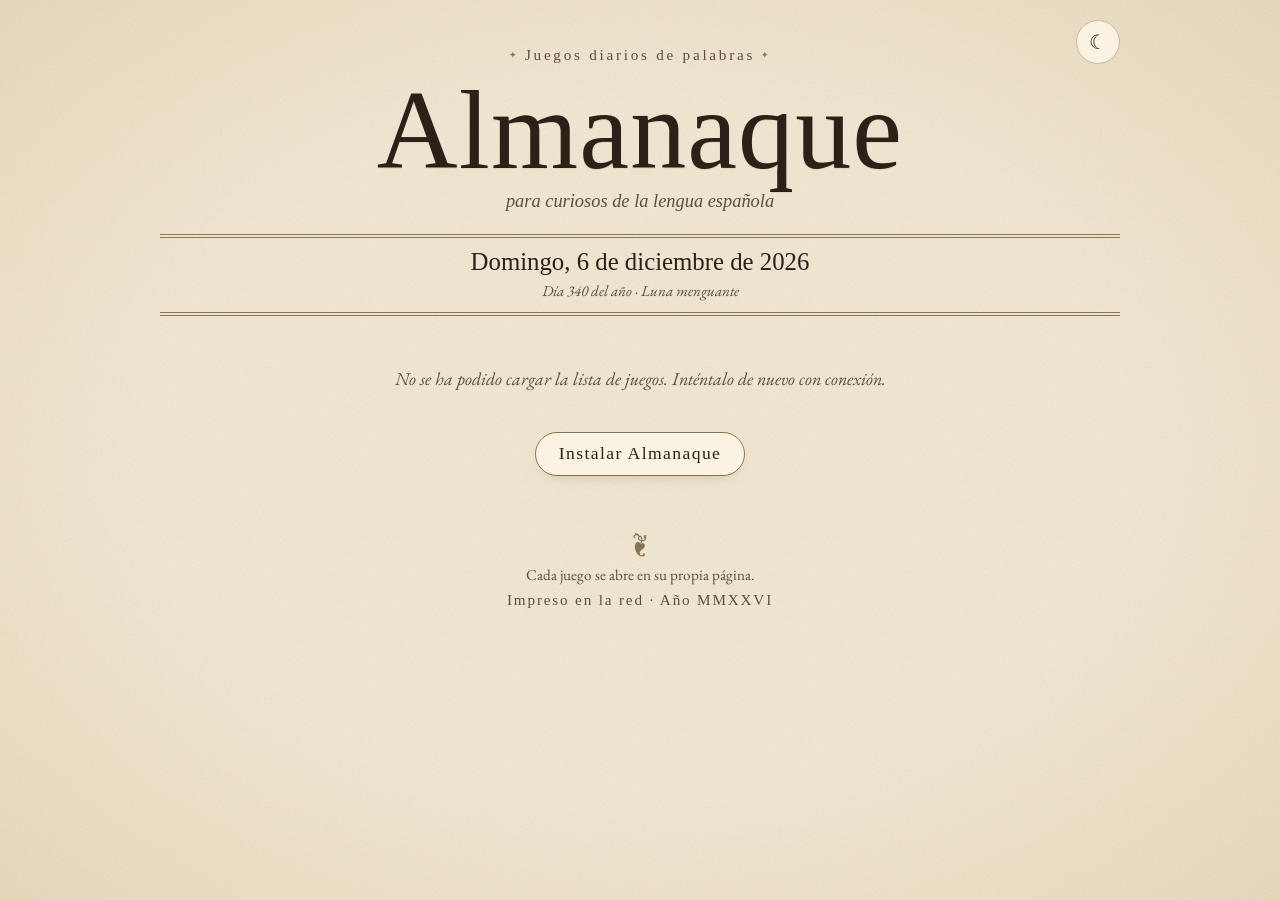
==== index.html @ 52a40d3c "Portada que acompaña el día: hojas pendientes arriba, «Hechos hoy» abajo en líneas compactas y línea" ====
<!doctype html>
<html lang="es">
<head>
  <meta charset="utf-8">
  <meta name="viewport" content="width=device-width, initial-scale=1, viewport-fit=cover">
  <title>Almanaque</title>
  <meta name="description" content="Juegos diarios de palabras para curiosos de la lengua española: etimologías, refranes, gentilicios, topónimos y más.">
  <link rel="canonical" href="https://joseleking.github.io/Almanaque/">

  <!-- Vista previa al compartir el enlace. -->
  <meta property="og:type" content="website">
  <meta property="og:site_name" content="Almanaque">
  <meta property="og:locale" content="es_ES">
  <meta property="og:title" content="Almanaque · Juegos diarios de palabras">
  <meta property="og:description" content="Juegos diarios de palabras para curiosos de la lengua española: etimologías, refranes, gentilicios, topónimos y más.">
  <meta property="og:url" content="https://joseleking.github.io/Almanaque/">
  <meta property="og:image" content="https://joseleking.github.io/Almanaque/icons/almanaque-compartir.png">
  <meta property="og:image:width" content="1200">
  <meta property="og:image:height" content="630">
  <meta property="og:image:alt" content="Logo y nombre de Almanaque sobre papel antiguo">
  <meta name="twitter:card" content="summary_large_image">
  <meta name="theme-color" content="#f3ead7" id="color-tema">
  <meta name="color-scheme" content="light dark">

  <link rel="manifest" href="manifest.json">
  <link rel="icon" href="icons/almanaque.svg" type="image/svg+xml">
  <link rel="icon" href="icons/icon-192.png" sizes="192x192" type="image/png">
  <link rel="apple-touch-icon" href="icons/apple-touch-icon.png">
  <meta name="apple-mobile-web-app-capable" content="yes">
  <meta name="mobile-web-app-capable" content="yes">
  <meta name="apple-mobile-web-app-title" content="Almanaque">
  <meta name="apple-mobile-web-app-status-bar-style" content="default">

  <link rel="preconnect" href="https://fonts.googleapis.com">
  <link rel="preconnect" href="https://fonts.gstatic.com" crossorigin>
  <link rel="stylesheet" href="https://fonts.googleapis.com/css2?family=EB+Garamond:ital,wght@0,400;0,500;0,600;1,400&family=IM+Fell+DW+Pica:ital@0;1&family=IM+Fell+DW+Pica+SC&display=swap">
  <link rel="stylesheet" href="styles.css">

  <script>
    // Aplica el tema guardado antes de pintar, para evitar el parpadeo.
    // Sin elección guardada, la app empieza en modo luminoso.
    var tema = 'light';
    try {
      var guardado = localStorage.getItem('almanaque:tema');
      if (guardado === 'dark') tema = guardado;
    } catch (e) {}
    document.documentElement.dataset.theme = tema;
    if (tema === 'dark') document.getElementById('color-tema').content = '#1c1813';
    // La portada fugaz solo sale al abrir la app, no al volver de un juego.
    try {
      if (sessionStorage.getItem('almanaque:portada')) document.documentElement.classList.add('sin-portada');
      sessionStorage.setItem('almanaque:portada', '1');
    } catch (e) {}
  </script>
</head>
<body>
  <div class="portada" id="portada" aria-hidden="true">
    <div class="portada__contenido">
      <div class="portada__marca">
        <img src="icons/almanaque-marca-sin-a.svg" alt="" width="155" height="169">
        <!-- La A va aparte para estamparla sobre la hoja como un tipo de imprenta. -->
        <svg class="portada__a" viewBox="26 22 155 169" aria-hidden="true">
          <path d="M94 95 L106 95 L130 160 L115 160 Z M94 95 L97.5 95 L74.5 160 L71 160 Z M81.5 135.5 L109.5 135.5 L110.5 138.5 L80.5 138.5 Z M62 160 L85 160 L85 164 L62 164 Z M103 160 L141 160 L141 164 L103 164 Z" fill="#2B2420"/>
        </svg>
      </div>
      <p class="portada__nombre">Almanaque</p>
    </div>
  </div>

  <div class="pagina">
    <header class="cabecera">
      <button class="racha" type="button" id="racha" hidden aria-expanded="false" aria-controls="racha-nota" aria-label="Racha: 0 días seguidos">
        <svg class="racha__icono" viewBox="0 0 24 24" aria-hidden="true"><path d="M12 22c-4.4 0-7-3-7-6.6 0-3.8 2.9-5.8 4.4-8.8.6 2 1.5 3 2.6 3.4-.4-3.4 1-6.2 3-8 .4 3.6 4 6.6 4 12.6 0 4.4-2.6 7.4-7 7.4zm0-2c1.8 0 3-1.3 3-3 0-1.8-.4-3.4-1.6-4.6.2.8.2 1.6-.2 2.4-.8-.2-1.6-.8-2-2.2C10.4 14.2 9 15.2 9 17c0 1.7 1.2 3 3 3z"/></svg>
        <span class="racha__cifra" id="racha-cifra">0</span>
      </button>

      <div class="racha__nota" id="racha-nota" hidden>
        <p class="racha__nota-titulo" id="racha-titulo">Racha</p>
        <p>Cuenta los días seguidos en que has jugado. Para mantenerla basta con terminar una partida de cualquiera de los juegos del Almanaque cada día; si pasa un día sin jugar, vuelve a empezar.</p>
        <p class="racha__nota-hoy" id="racha-hoy"></p>
      </div>

      <button class="tema" type="button" id="boton-tema" aria-label="Cambiar entre modo claro y oscuro">
        <span aria-hidden="true" class="tema__icono"></span>
      </button>

      <p class="cabecera__antetitulo">Juegos diarios de palabras</p>
      <h1 class="cabecera__titulo">Almanaque</h1>
      <p class="cabecera__lema">para curiosos de la lengua española</p>

      <div class="cabecera__fecha">
        <p class="fecha" id="fecha">&nbsp;</p>
        <p class="efemerides" id="efemerides">&nbsp;</p>
        <!-- Una marca por juego: rellena si está hecho hoy (ver app.js). -->
        <div class="progreso" id="progreso" role="group" aria-label="Progreso de hoy" hidden>
          <span class="progreso__marcas" id="progreso-marcas"></span>
          <span class="progreso__cuenta" id="progreso-cuenta"></span>
        </div>
        <!-- Solo con todas las hojas de hoy hechas (ver app.js). -->
        <div class="completo" id="completo" hidden>
          <p class="sello" id="sello" role="img" aria-label="Almanaque completo: todas las hojas de hoy hechas">
            <span class="sello__titulo" aria-hidden="true">Almanaque completo</span>
            <span class="sello__fecha" id="sello-fecha" aria-hidden="true"></span>
          </p>
          <p class="completo__cuenta" id="cuenta-atras"></p>
        </div>
      </div>
    </header>

    <main>
      <h2 class="visualmente-oculto">Juegos</h2>
      <ol class="hojas" id="hojas" aria-live="polite"></ol>
      <!-- Los juegos hechos hoy bajan aquí, en pequeño (ver app.js). -->
      <section class="hechos" id="hechos" hidden>
        <h2 class="hechos__titulo" id="hechos-titulo">Hechos hoy</h2>
        <ol class="hechos__lista" id="hechos-lista" aria-labelledby="hechos-titulo"></ol>
      </section>
      <p class="aviso" id="aviso" hidden></p>

      <!-- Solo se muestra si la app no está ya instalada (ver app.js). -->
      <div class="instalar" id="instalar" hidden>
        <button class="instalar__boton" type="button" id="boton-instalar" aria-expanded="false" aria-controls="instalar-nota">Instalar Almanaque</button>
        <div class="instalar__nota" id="instalar-nota" hidden>
          <p class="instalar__nota-titulo">Cómo instalarlo</p>
          <p id="instalar-pasos"></p>
          <p class="instalar__nota-aviso" id="instalar-ios" hidden>Ojo: en el iPhone y el iPad, la app instalada empieza de cero. Tu racha y tus partidas siguen en este navegador, pero no pasan a la app.</p>
        </div>
      </div>
    </main>

    <footer class="pie">
      <p class="pie__floron" aria-hidden="true">❦</p>
      <p>Cada juego se abre en su propia página.</p>
      <p class="pie__imprenta">Impreso en la red · Año <span id="anio-romano">MMXXVI</span></p>
    </footer>
  </div>

  <script src="app.js" defer></script>
</body>
</html>
---- styles.css ----
/* ==========================================================================
   Almanaque — estilos
   Los colores están definidos como variables; el modo oscuro solo las redefine.
   Cada hoja recibe su color de acento desde games.json (variable --acento).
   ========================================================================== */

:root {
  --papel: #f3ead7;
  --papel-borde: #e2d3b2;
  --hoja: #faf3e3;
  --tinta: #2b2118;
  --tinta-suave: #5e4e3c;
  --regla: #8b7355;
  --regla-suave: #cdb994;
  --sombra: rgba(70, 45, 15, 0.35);
  --grano-opacidad: 0.55;
  --aclarar-acento: 0%;
  --rubrica: #a8401f;
  /* Rojo de tinta del logo, para el sello de «Almanaque completo». */
  --sello: #a33a2a;

  --fuente-titulo: "IM Fell DW Pica", "IM Fell English", Georgia, "Times New Roman", serif;
  --fuente-versalitas: "IM Fell DW Pica SC", "IM Fell DW Pica", Georgia, serif;
  --fuente-texto: "EB Garamond", Garamond, Georgia, "Times New Roman", serif;

  color-scheme: light;
}

@media (prefers-color-scheme: dark) {
  :root:not([data-theme="light"]) {
    --papel: #1c1813;
    --papel-borde: #0f0d0a;
    --hoja: #27211a;
    --tinta: #eadfc8;
    --tinta-suave: #b5a68c;
    --regla: #8a7759;
    --regla-suave: #4a3f31;
    --sombra: rgba(0, 0, 0, 0.6);
    --grano-opacidad: 0.25;
    --aclarar-acento: 45%;
    --rubrica: #e2875c;
    --sello: #e58a76;
    color-scheme: dark;
  }
}

:root[data-theme="dark"] {
  --papel: #1c1813;
  --papel-borde: #0f0d0a;
  --hoja: #27211a;
  --tinta: #eadfc8;
  --tinta-suave: #b5a68c;
  --regla: #8a7759;
  --regla-suave: #4a3f31;
  --sombra: rgba(0, 0, 0, 0.6);
  --grano-opacidad: 0.25;
  --aclarar-acento: 45%;
  --rubrica: #e2875c;
  --sello: #e58a76;
  color-scheme: dark;
}

/* --- Base ---------------------------------------------------------------- */

*,
*::before,
*::after {
  box-sizing: border-box;
}

html {
  -webkit-text-size-adjust: 100%;
  text-size-adjust: 100%;
}

body {
  margin: 0;
  min-height: 100vh;
  min-height: 100dvh;
  background-color: var(--papel);
  /* Viñeta de papel envejecido: bordes algo más oscuros. */
  background-image: radial-gradient(ellipse at center, transparent 55%, var(--papel-borde) 130%);
  background-attachment: fixed;
  color: var(--tinta);
  font-family: var(--fuente-texto);
  font-size: 1.125rem;
  line-height: 1.45;
  -webkit-tap-highlight-color: transparent;
}

/* Grano del papel, encima del fondo y sin capturar toques. */
body::before {
  content: "";
  position: fixed;
  inset: 0;
  pointer-events: none;
  z-index: 0;
  opacity: var(--grano-opacidad);
  background-image: url("data:image/svg+xml,%3Csvg xmlns='http://www.w3.org/2000/svg' width='220' height='220'%3E%3Cfilter id='g'%3E%3CfeTurbulence type='fractalNoise' baseFrequency='.85' numOctaves='3' stitchTiles='stitch'/%3E%3CfeColorMatrix values='0 0 0 0 .35 0 0 0 0 .24 0 0 0 0 .1 0 0 0 .22 0'/%3E%3C/filter%3E%3Crect width='100%25' height='100%25' filter='url(%23g)'/%3E%3C/svg%3E");
}

.pagina {
  position: relative;
  z-index: 1;
  max-width: 62rem;
  margin: 0 auto;
  padding:
    max(1.25rem, env(safe-area-inset-top))
    max(1rem, env(safe-area-inset-right))
    max(2rem, env(safe-area-inset-bottom))
    max(1rem, env(safe-area-inset-left));
}

.visualmente-oculto {
  position: absolute;
  width: 1px;
  height: 1px;
  overflow: hidden;
  clip: rect(0 0 0 0);
  white-space: nowrap;
}

/* --- Portada fugaz al abrir ---------------------------------------------- */

.portada {
  position: fixed;
  inset: 0;
  z-index: 100;
  display: grid;
  place-items: center;
  background-color: var(--papel);
  background-image: radial-gradient(ellipse at center, transparent 55%, var(--papel-borde) 130%);
  animation: portada-salida 0.5s ease-in 1.3s forwards;
}

.sin-portada .portada {
  display: none;
}

.portada__contenido {
  display: flex;
  flex-direction: column;
  align-items: center;
  gap: 1rem;
  animation: portada-entrada 0.6s ease-out both;
}

.portada__marca {
  position: relative;
  width: min(40vw, 9.5rem);
  filter: drop-shadow(0 8px 14px var(--sombra));
  animation: portada-temblor 0.25s ease-out 0.78s;
}

.portada__marca img {
  display: block;
  width: 100%;
  height: auto;
}

/* La A cae sobre la hoja, se aplasta con el golpe y se asienta. */
.portada__a {
  position: absolute;
  inset: 0;
  width: 100%;
  height: 100%;
}

.portada__a path {
  transform-box: fill-box;
  transform-origin: 50% 70%;
  animation: portada-golpe 0.55s cubic-bezier(0.5, 0, 0.75, 0) 0.45s both;
}

.portada__nombre {
  margin: 0;
  font-family: var(--fuente-titulo);
  font-weight: 400;
  font-size: clamp(2.6rem, 13vw, 3.5rem);
  line-height: 1;
  letter-spacing: 0.01em;
  color: var(--tinta);
}

@keyframes portada-entrada {
  from {
    opacity: 0;
    transform: translateY(6px) scale(0.96);
  }
}

@keyframes portada-golpe {
  0% {
    opacity: 0;
    transform: scale(1.45);
  }
  20% {
    opacity: 0.6;
  }
  60% {
    opacity: 1;
    transform: none;
    animation-timing-function: ease-out;
  }
  72% {
    transform: scale(1.08, 0.9);
  }
  86% {
    transform: scale(0.98, 1.02);
  }
  100% {
    opacity: 1;
    transform: none;
  }
}

@keyframes portada-temblor {
  40% {
    transform: translateY(2px);
  }
}

@keyframes portada-salida {
  to {
    opacity: 0;
    visibility: hidden;
  }
}

/* --- Cabecera ------------------------------------------------------------ */

.cabecera {
  position: relative;
  text-align: center;
  padding: 1.5rem 0 0;
  margin-bottom: 2rem;
}

.cabecera p {
  margin: 0;
}

.cabecera__antetitulo {
  font-family: var(--fuente-versalitas);
  font-size: 0.95rem;
  letter-spacing: 0.18em;
  color: var(--tinta-suave);
}

.cabecera__antetitulo::before,
.cabecera__antetitulo::after {
  content: "✦";
  font-size: 0.6em;
  vertical-align: 0.25em;
  margin: 0 0.6em;
  color: var(--regla);
}

.cabecera__titulo {
  margin: 0.1em 0 0;
  font-family: var(--fuente-titulo);
  font-weight: 400;
  font-size: clamp(3.4rem, 17vw, 7rem);
  line-height: 0.95;
  letter-spacing: 0.01em;
  text-shadow: 0 1px 0 var(--papel-borde);
}

.cabecera__lema {
  font-family: var(--fuente-titulo);
  font-style: italic;
  font-size: 1.15rem;
  color: var(--tinta-suave);
  margin-top: 0.25rem !important;
}

.cabecera__fecha {
  margin-top: 1.25rem;
  padding: 0.55rem 0.5rem 0.6rem;
  border-top: 4px double var(--regla);
  border-bottom: 4px double var(--regla);
}

.fecha {
  font-family: var(--fuente-titulo);
  font-size: clamp(1.2rem, 5vw, 1.55rem);
  line-height: 1.2;
}

.efemerides {
  margin-top: 0.2rem !important;
  font-size: 0.95rem;
  font-style: italic;
  color: var(--tinta-suave);
}

/* Línea de progreso: una hojita de taco por juego, rellena si está hecho hoy. */
.progreso {
  display: flex;
  align-items: center;
  justify-content: center;
  gap: 0.55rem;
  margin-top: 0.3rem;
}

.progreso[hidden] {
  display: none;
}

.progreso__marcas {
  display: flex;
  min-width: 0;
}

/* El botón es más ancho que la marca para tocarlo mejor; en pantallas estrechas
   encoge el hueco y la marca se queda en sus 14 × 18 px. */
.progreso__marca {
  flex: 0 1 auto;
  width: 1.375rem;
  min-width: 14px;
  height: 1.875rem;
  margin: 0;
  padding: 0;
  display: grid;
  place-items: center;
  border: 0;
  background: none;
  cursor: pointer;
}

.progreso__marca::before {
  content: "";
  width: 14px;
  height: 18px;
  border: 1.5px solid var(--acento-texto);
  /* Filete de arriba más grueso, como el de las hojas. */
  border-top-width: 3.5px;
  border-radius: 2px;
  transition: transform 0.15s ease;
}

.progreso__marca--hecha::before {
  background: var(--acento-texto);
}

.progreso__marca:hover::before {
  transform: translateY(-2px);
}

.progreso__marca:focus-visible {
  outline: 2px solid var(--tinta);
  outline-offset: -1px;
  border-radius: 3px;
}

.progreso__cuenta {
  flex: none;
  white-space: nowrap;
  font-size: 0.95rem;
  font-style: italic;
  color: var(--tinta-suave);
  font-variant-numeric: lining-nums;
}

/* Almanaque completo: sello de caucho bajo la fecha y cuenta atrás. */
.completo {
  display: flex;
  flex-direction: column;
  align-items: center;
  margin-top: 0.85rem;
}

.completo[hidden] {
  display: none;
}

/* Como el sello «Hecho» de las hojas, pero más grande y con doble filete. */
.cabecera .sello {
  display: inline-flex;
  flex-direction: column;
  align-items: center;
  gap: 0.15rem;
  margin: 0.35rem 0 0.2rem;
  padding: 0.45rem 1.1rem 0.5rem;
  border: 5px double var(--sello);
  border-radius: 3px;
  color: var(--sello);
  transform: rotate(-4deg);
  opacity: 0.92;
  pointer-events: none;
}

.sello__titulo {
  font-family: var(--fuente-versalitas);
  font-size: clamp(1.15rem, 5vw, 1.4rem);
  letter-spacing: 0.14em;
  line-height: 1.1;
}

.sello__fecha {
  font-family: var(--fuente-titulo);
  font-size: 0.85rem;
  letter-spacing: 0.12em;
  line-height: 1;
  font-variant-numeric: lining-nums;
}

/* El mismo gesto que la A de la portada: cae grande, se aplasta con el golpe y se asienta. */
.sello--estampar {
  animation: sello-golpe 0.6s cubic-bezier(0.5, 0, 0.75, 0) both;
}

.completo__cuenta {
  margin-top: 0.5rem !important;
  font-size: 0.95rem;
  font-style: italic;
  color: var(--tinta-suave);
  font-variant-numeric: lining-nums;
}

@keyframes sello-golpe {
  0% {
    opacity: 0;
    transform: rotate(-4deg) scale(1.6);
  }
  20% {
    opacity: 0.55;
  }
  60% {
    opacity: 0.92;
    transform: rotate(-4deg);
    animation-timing-function: ease-out;
  }
  72% {
    transform: rotate(-4deg) scale(1.07, 0.9);
  }
  86% {
    transform: rotate(-4deg) scale(0.98, 1.02);
  }
  100% {
    opacity: 0.92;
    transform: rotate(-4deg);
  }
}

/* Botón de tema: un pequeño sol o luna de grabado. */
.tema {
  position: absolute;
  top: 0;
  right: 0;
  width: 2.75rem;
  height: 2.75rem;
  display: grid;
  place-items: center;
  border: 1px solid var(--regla-suave);
  border-radius: 50%;
  background: var(--hoja);
  color: var(--tinta);
  font: inherit;
  font-size: 1.25rem;
  line-height: 1;
  cursor: pointer;
}

.tema__icono::before {
  content: "☾";
}

@media (prefers-color-scheme: dark) {
  :root:not([data-theme="light"]) .tema__icono::before {
    content: "☀";
  }
}

:root[data-theme="dark"] .tema__icono::before {
  content: "☀";
}

.tema:focus-visible {
  outline: 2px solid var(--tinta);
  outline-offset: 3px;
}

/* Racha común: días seguidos con alguna partida, a la izquierda del botón de tema.
   La llama se enciende cuando ya se ha jugado hoy. */
.racha {
  position: absolute;
  top: 0;
  right: 3.25rem;
  height: 2.75rem;
  margin: 0;
  padding: 0 0.85rem 0 0.7rem;
  display: flex;
  align-items: center;
  gap: 0.3rem;
  border: 1px solid var(--regla-suave);
  border-radius: 1.375rem;
  background: var(--hoja);
  color: var(--tinta-suave);
  font-family: var(--fuente-titulo);
  font-size: 1.2rem;
  line-height: 1;
  cursor: pointer;
}

.racha[hidden] {
  display: none;
}

.racha:focus-visible {
  outline: 2px solid var(--tinta);
  outline-offset: 3px;
}

/* Nota que se abre al tocar la racha, como un papelito bajo los botones. */
.racha__nota {
  position: absolute;
  top: 3.4rem;
  right: 0;
  z-index: 2;
  width: min(19rem, 100%);
  padding: 0.85rem 1rem 0.9rem;
  border: 1px solid var(--regla);
  background: var(--hoja);
  box-shadow:
    inset 0 0 0 4px var(--hoja),
    inset 0 0 0 5px var(--regla-suave),
    0 12px 22px -12px var(--sombra);
  text-align: left;
  font-size: 1rem;
  line-height: 1.4;
}

.racha__nota[hidden] {
  display: none;
}

.cabecera .racha__nota p + p {
  margin-top: 0.5rem;
}

.racha__nota-titulo {
  font-family: var(--fuente-titulo);
  font-size: 1.2rem;
}

.racha__nota-hoy {
  font-style: italic;
  color: var(--tinta-suave);
}

.racha__icono {
  width: 1.35rem;
  height: 1.35rem;
  fill: none;
  stroke: currentColor;
  stroke-width: 1.3;
  stroke-linejoin: round;
}

.racha__cifra {
  font-variant-numeric: lining-nums tabular-nums;
}

/* En pantallas estrechas los dos botones pisarían el antetítulo: este baja. */
@media (max-width: 34rem) {
  .cabecera {
    padding-top: 3.6rem;
  }
}

.racha--hoy {
  color: var(--tinta);
}

.racha--hoy .racha__icono {
  fill: var(--rubrica);
  fill-rule: evenodd;
  stroke: var(--rubrica);
}

/* --- Hojas (tarjetas de juego) ------------------------------------------- */

.hojas[hidden] {
  display: none;
}

.hojas {
  list-style: none;
  margin: 0;
  padding: 0;
  display: grid;
  gap: 1.25rem;
}

@media (min-width: 46rem) {
  .hojas {
    grid-template-columns: repeat(2, minmax(0, 1fr));
    gap: 1.75rem;
  }
}

/* Cada juego trae su color; en modo oscuro se aclara para leerse sobre el papel. */
.hoja,
.hecho,
.progreso__marca {
  --acento: var(--tinta);
  --acento-texto: var(--acento);
  --acento-texto: color-mix(in oklab, var(--acento) calc(100% - var(--aclarar-acento)), white);
}

.hoja {
  display: flex;
}

.hoja__cuerpo {
  position: relative;
  flex: 1;
  display: grid;
  grid-template-columns: auto 1fr auto;
  align-items: center;
  gap: 1rem;
  padding: 1.35rem 1.1rem 1.25rem;
  background: var(--hoja);
  color: inherit;
  text-decoration: none;
  border: 1px solid var(--regla);
  border-top: 5px solid var(--acento);
  /* Doble filete interior, como el marco de una página impresa. */
  box-shadow:
    inset 0 0 0 5px var(--hoja),
    inset 0 0 0 6px var(--regla-suave),
    0 1px 0 var(--papel-borde),
    0 10px 18px -12px var(--sombra);
  transition: transform 0.18s ease, box-shadow 0.18s ease;
}

a.hoja__cuerpo:hover {
  transform: translateY(-2px) rotate(-0.25deg);
  box-shadow:
    inset 0 0 0 5px var(--hoja),
    inset 0 0 0 6px var(--regla-suave),
    0 1px 0 var(--papel-borde),
    0 16px 24px -14px var(--sombra);
}

a.hoja__cuerpo:active {
  transform: translateY(0) scale(0.99);
}

a.hoja__cuerpo:focus-visible {
  outline: 3px solid var(--acento-texto);
  outline-offset: 3px;
}

.hoja__icono {
  width: 4.5rem;
  height: 4.5rem;
  border-radius: 0.9rem;
  box-shadow: 0 0 0 1px var(--regla-suave), 0 3px 8px -4px var(--sombra);
  background: #f4ead5;
}

.hoja__texto {
  min-width: 0;
  display: flex;
  flex-direction: column;
  gap: 0.1rem;
}

.hoja__numero {
  font-family: var(--fuente-versalitas);
  font-size: 0.85rem;
  letter-spacing: 0.12em;
  color: var(--tinta-suave);
}

.hoja__nombre {
  font-family: var(--fuente-titulo);
  font-size: 1.75rem;
  line-height: 1.05;
  color: var(--acento-texto);
}

.hoja__subtitulo {
  font-style: italic;
  font-size: 1.05rem;
  color: var(--tinta);
}

.hoja__descripcion {
  margin-top: 0.25rem;
  font-size: 0.98rem;
  line-height: 1.35;
  color: var(--tinta-suave);
}

/* Manecilla de imprenta que señala la entrada al juego. */
.hoja__mano {
  font-size: 1.6rem;
  color: var(--acento-texto);
  transition: transform 0.18s ease;
}

a.hoja__cuerpo:hover .hoja__mano {
  transform: translateX(3px);
}

/* Marcas en la esquina: «nuevo», «próximamente». */
.hoja__marcas {
  position: absolute;
  top: 0.65rem;
  right: 0.8rem;
  display: flex;
  gap: 0.4rem;
  pointer-events: none;
}

.hoja__marcas--izquierda {
  right: auto;
  left: 0.8rem;
}

.marca {
  font-family: var(--fuente-versalitas);
  font-size: 0.78rem;
  letter-spacing: 0.1em;
  line-height: 1;
  padding: 0.28rem 0.45rem 0.3rem;
  border-radius: 2px;
}

.marca--nuevo {
  background: var(--acento);
  color: #fff8ea;
}

.marca--proximamente {
  border: 1px dashed var(--tinta-suave);
  color: var(--tinta-suave);
}

.hoja--proximamente .hoja__cuerpo {
  border-style: dashed;
  border-top-style: solid;
  cursor: default;
}

.hoja--proximamente .hoja__icono {
  filter: grayscale(1);
  opacity: 0.65;
}

.hoja--proximamente .hoja__mano {
  visibility: hidden;
}

/* Deja hueco a las marcas para que no pisen el texto. */
.hoja--con-marcas .hoja__numero {
  padding-right: 5.5rem;
}

@media (max-width: 22rem) {
  .hoja__cuerpo {
    gap: 0.75rem;
    padding-inline: 0.9rem;
  }
  .hoja__icono {
    width: 3.5rem;
    height: 3.5rem;
  }
  .hoja__mano {
    display: none;
  }
  .hoja__cuerpo {
    grid-template-columns: auto 1fr;
  }
}

/* --- Hechos hoy: en pequeño, bajo las hojas pendientes -------------------- */

.hechos {
  margin-top: 2.5rem;
}

.hechos[hidden] {
  display: none;
}

/* Con el almanaque completo no quedan hojas: la lista sigue al sello, sin otro filete
   bajo el de la fecha. */
.hojas[hidden] + .hechos {
  margin-top: 0;
}

.hojas[hidden] + .hechos .hechos__titulo {
  padding-top: 0;
  border-top: 0;
}

.hechos__titulo {
  margin: 0 0 0.35rem;
  padding-top: 0.85rem;
  border-top: 1px solid var(--regla);
  text-align: center;
  font-family: var(--fuente-versalitas);
  font-weight: 400;
  font-size: 0.95rem;
  letter-spacing: 0.18em;
  color: var(--tinta-suave);
}

.hechos__titulo::before,
.hechos__titulo::after {
  content: "✦";
  font-size: 0.6em;
  vertical-align: 0.25em;
  margin: 0 0.6em;
  color: var(--regla);
}

.hechos__lista {
  list-style: none;
  margin: 0;
  padding: 0;
  display: grid;
}

@media (min-width: 46rem) {
  .hechos__lista {
    grid-template-columns: repeat(2, minmax(0, 1fr));
    column-gap: 1.75rem;
  }
}

/* Como una entrada de índice: filete de puntos debajo. */
.hecho__enlace {
  display: grid;
  grid-template-columns: auto minmax(0, 1fr) auto auto;
  align-items: center;
  gap: 0.7rem;
  min-height: 2.75rem;
  padding: 0.3rem 0.2rem;
  border-bottom: 1px dotted var(--regla-suave);
  color: inherit;
  text-decoration: none;
}

.hecho__enlace:focus-visible {
  outline: 2px solid var(--acento-texto);
  outline-offset: 2px;
}

.hecho__icono {
  width: 1.75rem;
  height: 1.75rem;
  border-radius: 0.4rem;
  box-shadow: 0 0 0 1px var(--regla-suave);
  background: #f4ead5;
}

.hecho__nombre {
  overflow: hidden;
  text-overflow: ellipsis;
  white-space: nowrap;
  font-family: var(--fuente-titulo);
  font-size: 1.2rem;
  line-height: 1.2;
  color: var(--acento-texto);
}

.hecho__resultado,
.hecho__sin-resultado {
  white-space: nowrap;
  font-family: var(--fuente-versalitas);
  font-size: 0.85rem;
  letter-spacing: 0.1em;
  line-height: 1.2;
}

.hecho__resultado {
  display: flex;
  align-items: center;
  gap: 0.55rem;
  color: var(--acento-texto);
}

.hecho__sin-resultado {
  color: var(--tinta-suave);
}

.hecho__puntos {
  display: inline-flex;
  gap: 0.3rem;
}

.punto {
  width: 0.62rem;
  height: 0.62rem;
  border: 1.5px solid var(--acento-texto);
  border-radius: 50%;
}

.punto--acierto {
  background: var(--acento-texto);
}

.hecho__resultado-racha::before {
  content: "·";
  margin-right: 0.55rem;
  color: var(--tinta-suave);
}

.hecho__mano {
  font-size: 1.15rem;
  color: var(--acento-texto);
  transition: transform 0.18s ease;
}

a.hecho__enlace:hover .hecho__mano {
  transform: translateX(3px);
}

/* El juego que se acaba de hacer entra en la lista con un fundido breve. */
.hecho--recien {
  animation: hecho-entrada 0.7s ease-out both;
}

@keyframes hecho-entrada {
  from {
    opacity: 0;
    transform: translateY(-4px);
  }
}

@media (max-width: 22rem) {
  .hecho__enlace {
    gap: 0.5rem;
  }
  .hecho__mano {
    display: none;
  }
  .hecho__enlace {
    grid-template-columns: auto minmax(0, 1fr) auto;
  }
}

/* Al tocar una marca de la línea de progreso, su hoja o su línea se resalta un instante. */
.resaltada > .hoja__cuerpo,
.resaltada > .hecho__enlace {
  outline: 3px solid var(--acento-texto);
  outline-offset: 4px;
  animation: resaltar 1.6s ease-in forwards;
}

@keyframes resaltar {
  0%,
  55% {
    outline-color: var(--acento-texto);
  }
  100% {
    outline-color: transparent;
  }
}

.aviso {
  text-align: center;
  font-style: italic;
  color: var(--tinta-suave);
}

/* --- Instalar ------------------------------------------------------------ */

.instalar {
  margin-top: 2.5rem;
  display: flex;
  flex-direction: column;
  align-items: center;
  gap: 1rem;
}

.instalar[hidden] {
  display: none;
}

.instalar__boton {
  min-height: 2.75rem;
  padding: 0.45rem 1.4rem;
  border: 1px solid var(--regla);
  border-radius: 1.375rem;
  background: var(--hoja);
  box-shadow: 0 8px 16px -12px var(--sombra);
  color: var(--tinta);
  font-family: var(--fuente-versalitas);
  font-size: 1.1rem;
  letter-spacing: 0.08em;
  cursor: pointer;
}

.instalar__boton:focus-visible {
  outline: 2px solid var(--tinta);
  outline-offset: 3px;
}

/* Pasos a mano, para los navegadores que no dejan instalar desde la página. */
.instalar__nota {
  width: min(24rem, 100%);
  padding: 0.85rem 1rem 0.9rem;
  border: 1px solid var(--regla);
  background: var(--hoja);
  box-shadow:
    inset 0 0 0 4px var(--hoja),
    inset 0 0 0 5px var(--regla-suave),
    0 12px 22px -12px var(--sombra);
  font-size: 1rem;
  line-height: 1.4;
}

.instalar__nota[hidden],
.instalar__nota-aviso[hidden] {
  display: none;
}

.instalar__nota p {
  margin: 0;
}

.instalar__nota p + p {
  margin-top: 0.5rem;
}

/* Aviso del almacenamiento aparte en iOS, bajo los pasos. */
.instalar__nota-aviso {
  font-size: 0.9rem;
  font-style: italic;
  color: var(--tinta-suave);
}

/* Dibujos de los botones del navegador, dentro del texto de los pasos. */
.instalar__icono {
  width: auto;
  height: 1.35em;
  margin: 0 0.1em;
  vertical-align: -0.3em;
  fill: currentColor;
}

.instalar__nota-titulo {
  font-family: var(--fuente-titulo);
  font-size: 1.2rem;
}

/* --- Pie ----------------------------------------------------------------- */

.pie {
  margin-top: 3rem;
  text-align: center;
  font-size: 0.95rem;
  color: var(--tinta-suave);
}

.pie p {
  margin: 0.2rem 0;
}

.pie__floron {
  font-size: 1.6rem;
  color: var(--regla);
}

.pie__imprenta {
  font-family: var(--fuente-versalitas);
  letter-spacing: 0.12em;
}

@media (prefers-reduced-motion: reduce) {
  *,
  *::before,
  *::after {
    transition: none !important;
  }

  .portada__contenido,
  .portada__marca,
  .portada__a path,
  .sello--estampar,
  .hecho--recien,
  .resaltada > .hoja__cuerpo,
  .resaltada > .hecho__enlace {
    animation: none;
  }
}
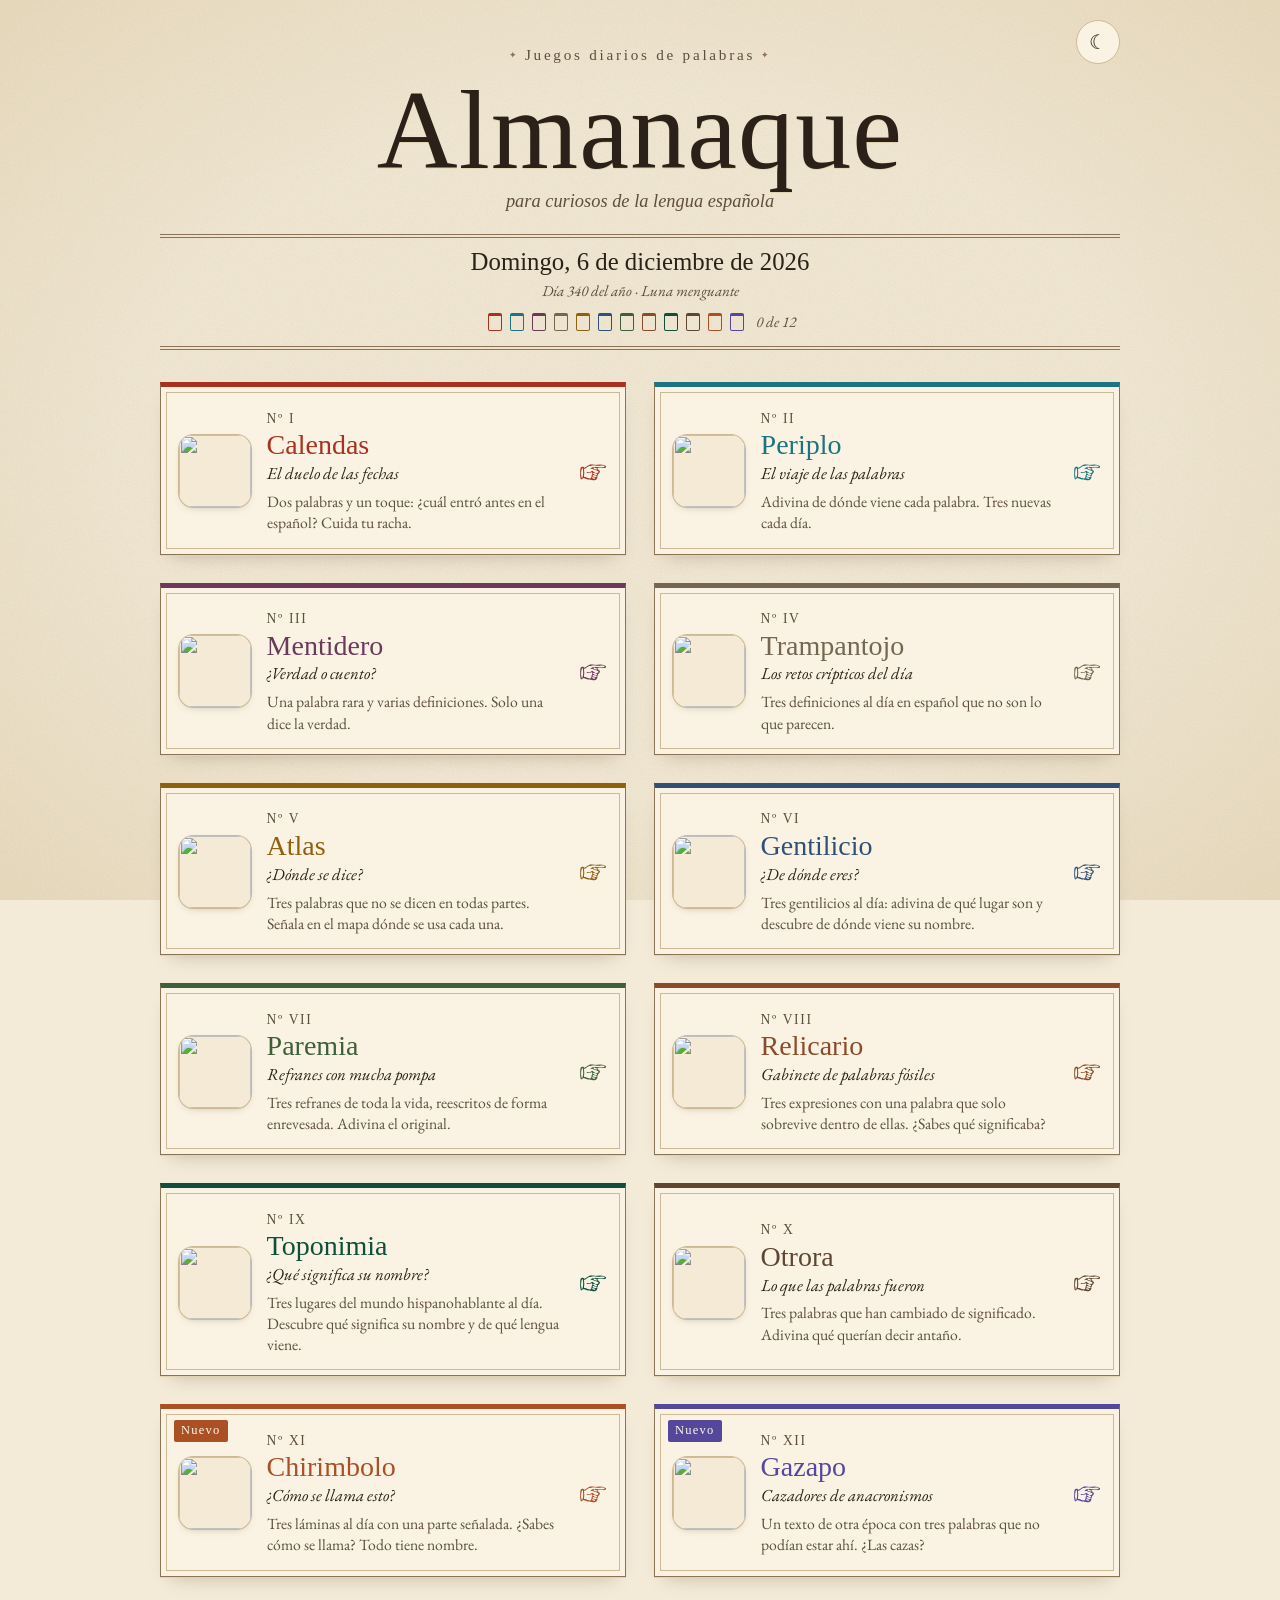
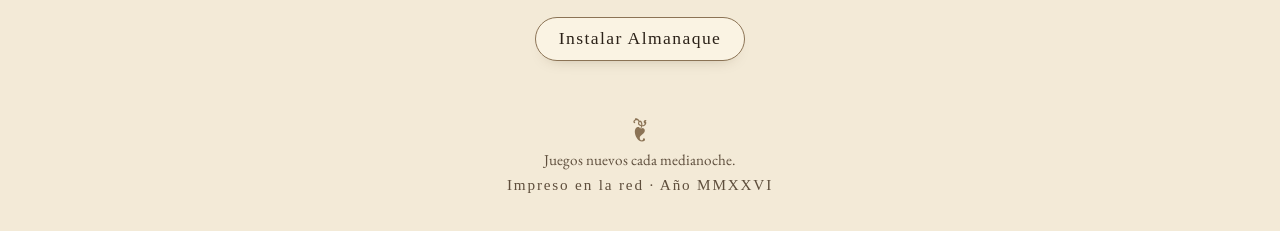
==== commit 137843a1: "Retoques de la portada: colores de acento distintos, marcas de progreso más fáciles de tocar, sin ra" ====
--- a/index.html
+++ b/index.html
@@ -130,7 +130,7 @@
 
     <footer class="pie">
       <p class="pie__floron" aria-hidden="true">❦</p>
-      <p>Cada juego se abre en su propia página.</p>
+      <p>Juegos nuevos cada medianoche.</p>
       <p class="pie__imprenta">Impreso en la red · Año <span id="anio-romano">MMXXVI</span></p>
     </footer>
   </div>
--- a/styles.css
+++ b/styles.css
@@ -315,6 +315,7 @@
 /* El botón es más ancho que la marca para tocarlo mejor; en pantallas estrechas
    encoge el hueco y la marca se queda en sus 14 × 18 px. */
 .progreso__marca {
+  position: relative;
   flex: 0 1 auto;
   width: 1.375rem;
   min-width: 14px;
@@ -339,6 +340,17 @@
   transition: transform 0.15s ease;
 }
 
+/* Zona táctil de 44 px de alto, sin mover nada: sobresale por arriba y por abajo.
+   A lo ancho, los botones van pegados y no dejan huecos muertos. */
+.progreso__marca::after {
+  content: "";
+  position: absolute;
+  top: calc((1.875rem - 44px) / 2);
+  bottom: calc((1.875rem - 44px) / 2);
+  left: 0;
+  right: 0;
+}
+
 .progreso__marca--hecha::before {
   background: var(--acento-texto);
 }
@@ -347,10 +359,14 @@
   transform: translateY(-2px);
 }
 
+/* El foco rodea el dibujo, no la zona táctil. */
 .progreso__marca:focus-visible {
+  outline: none;
+}
+
+.progreso__marca:focus-visible::before {
   outline: 2px solid var(--tinta);
-  outline-offset: -1px;
-  border-radius: 3px;
+  outline-offset: 2px;
 }
 
 .progreso__cuenta {
@@ -905,12 +921,6 @@
   background: var(--acento-texto);
 }
 
-.hecho__resultado-racha::before {
-  content: "·";
-  margin-right: 0.55rem;
-  color: var(--tinta-suave);
-}
-
 .hecho__mano {
   font-size: 1.15rem;
   color: var(--acento-texto);
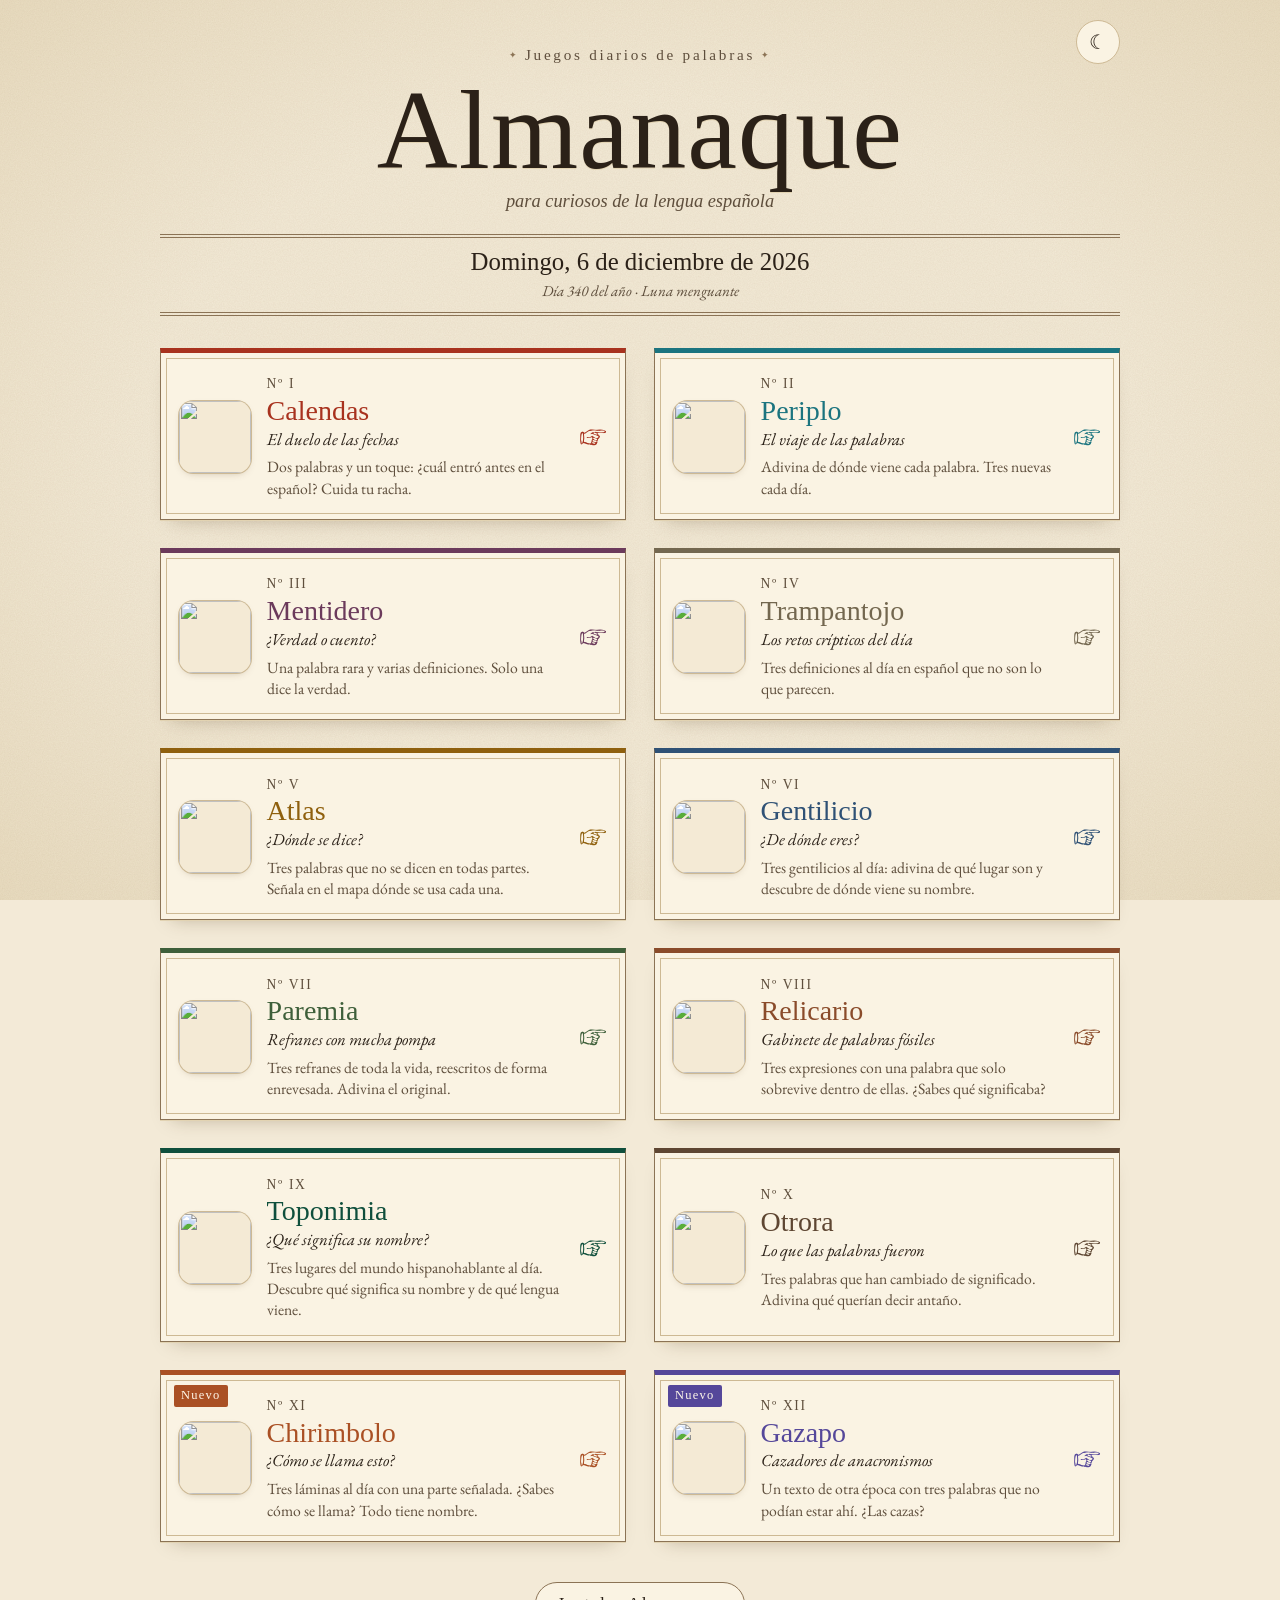
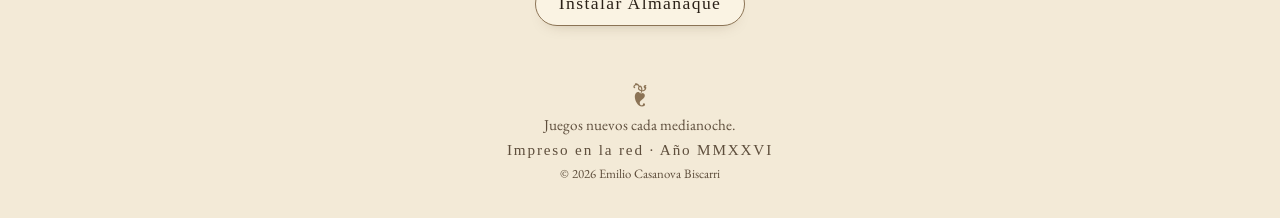
==== commit d80ceaa9: "Derechos de autor en el pie de la portada con el año de la visita Co-Authored-By: Claude Opus 5.5 <n" ====
--- a/index.html
+++ b/index.html
@@ -132,6 +132,7 @@
       <p class="pie__floron" aria-hidden="true">❦</p>
       <p>Juegos nuevos cada medianoche.</p>
       <p class="pie__imprenta">Impreso en la red · Año <span id="anio-romano">MMXXVI</span></p>
+      <p class="pie__derechos">© <span id="anio-derechos">2026</span> Emilio Casanova Biscarri</p>
     </footer>
   </div>
 
--- a/styles.css
+++ b/styles.css
@@ -885,27 +885,8 @@
   color: var(--acento-texto);
 }
 
-.hecho__resultado,
-.hecho__sin-resultado {
-  white-space: nowrap;
-  font-family: var(--fuente-versalitas);
-  font-size: 0.85rem;
-  letter-spacing: 0.1em;
-  line-height: 1.2;
-}
-
+/* Siempre tres casillas, rellenas según los aciertos. */
 .hecho__resultado {
-  display: flex;
-  align-items: center;
-  gap: 0.55rem;
-  color: var(--acento-texto);
-}
-
-.hecho__sin-resultado {
-  color: var(--tinta-suave);
-}
-
-.hecho__puntos {
   display: inline-flex;
   gap: 0.3rem;
 }
@@ -919,6 +900,12 @@
 
 .punto--acierto {
   background: var(--acento-texto);
+}
+
+/* Sin resultado: hecho, pero sin saber cómo fue. */
+.punto--sin-dato {
+  border-style: dotted;
+  border-color: var(--tinta-suave);
 }
 
 .hecho__mano {
@@ -1083,6 +1070,10 @@
   letter-spacing: 0.12em;
 }
 
+.pie__derechos {
+  font-size: 0.8rem;
+}
+
 @media (prefers-reduced-motion: reduce) {
   *,
   *::before,
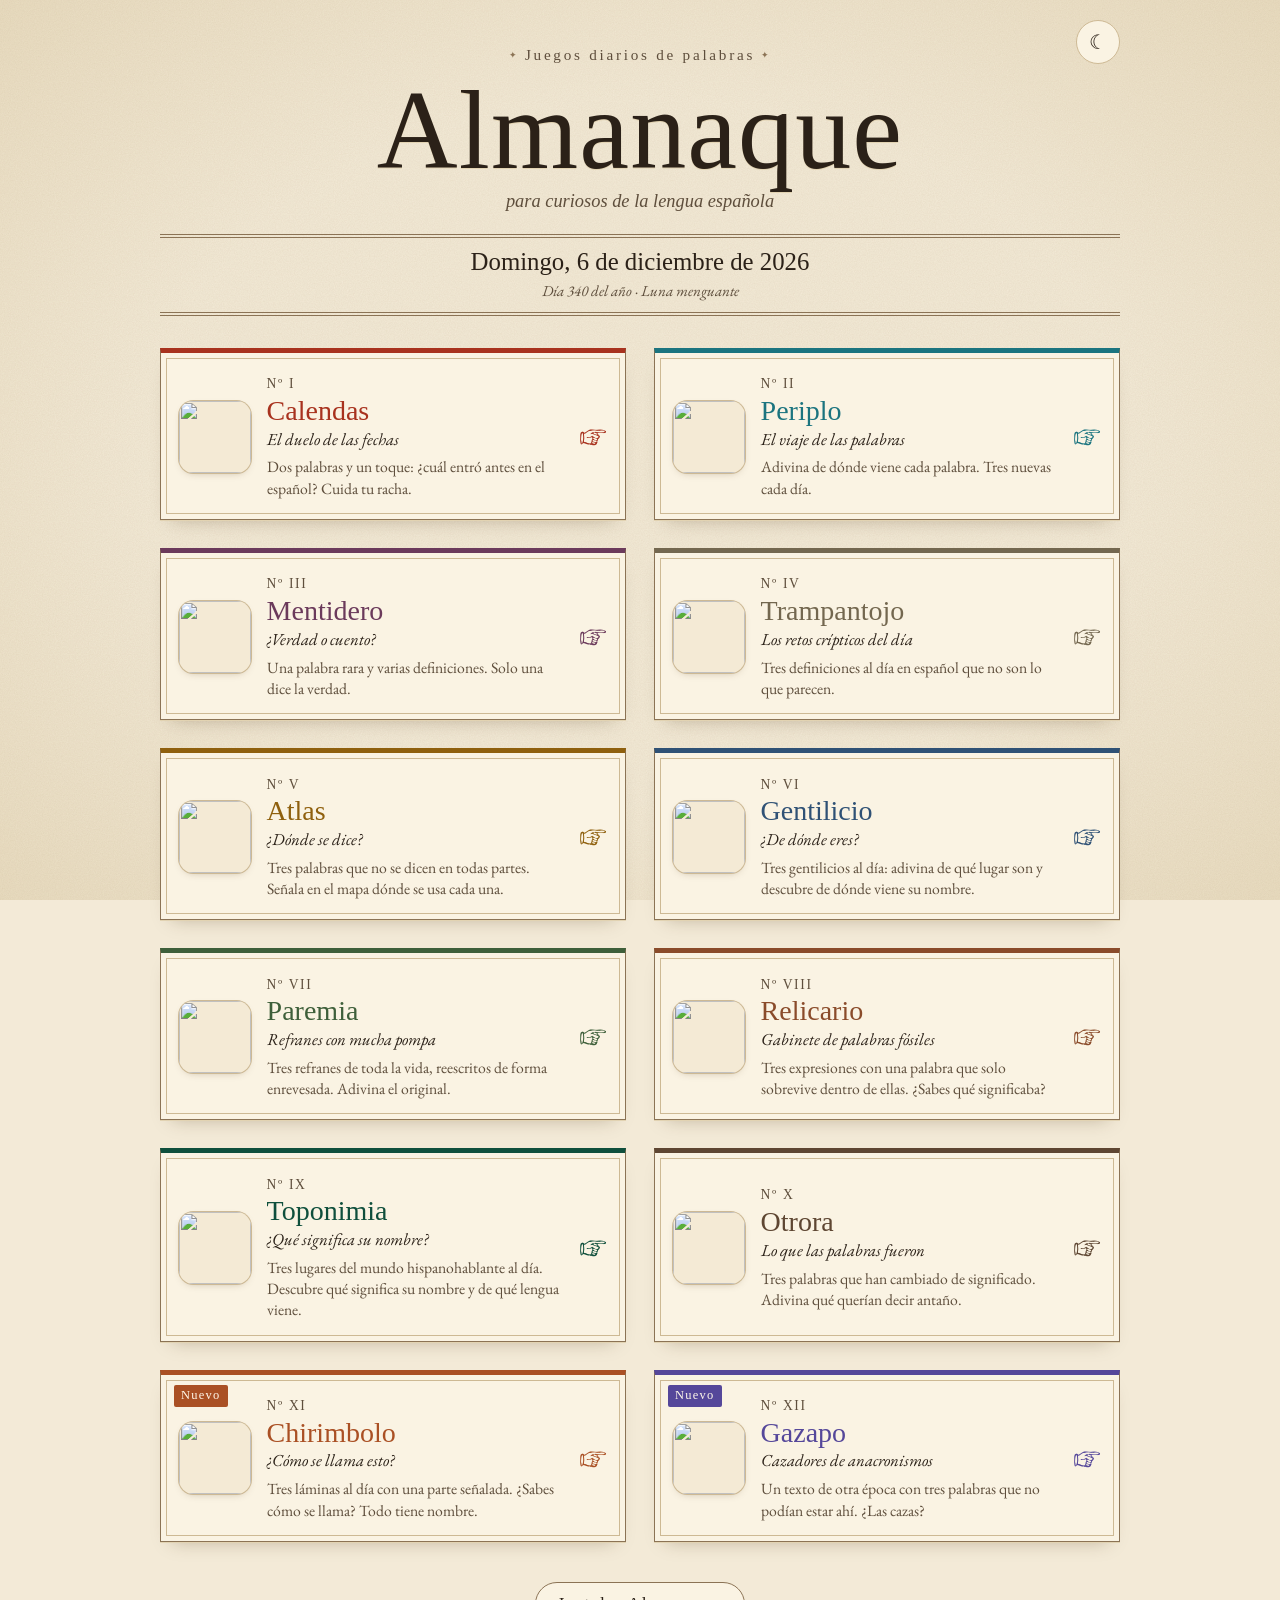
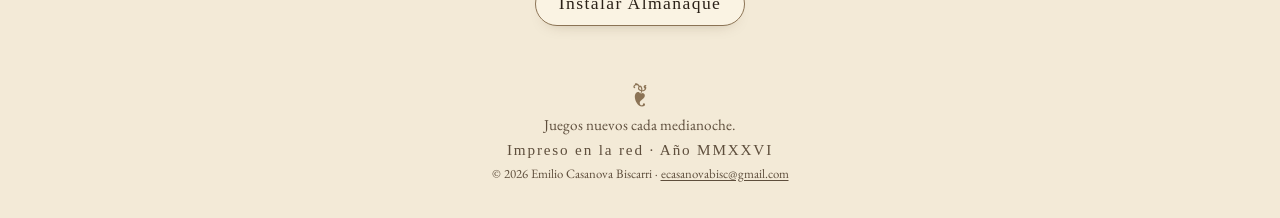
==== commit e55049db: "Correo de contacto junto a los derechos de autor, montado desde el código Co-Authored-By: Claude Opu" ====
--- a/index.html
+++ b/index.html
@@ -132,7 +132,7 @@
       <p class="pie__floron" aria-hidden="true">❦</p>
       <p>Juegos nuevos cada medianoche.</p>
       <p class="pie__imprenta">Impreso en la red · Año <span id="anio-romano">MMXXVI</span></p>
-      <p class="pie__derechos">© <span id="anio-derechos">2026</span> Emilio Casanova Biscarri</p>
+      <p class="pie__derechos">© <span id="anio-derechos">2026</span> Emilio Casanova Biscarri<span id="contacto"></span></p>
     </footer>
   </div>
 
--- a/styles.css
+++ b/styles.css
@@ -1074,6 +1074,16 @@
   font-size: 0.8rem;
 }
 
+.pie__derechos a {
+  color: inherit;
+  text-underline-offset: 0.15em;
+  white-space: nowrap;
+}
+
+.pie__derechos a:hover {
+  color: var(--tinta);
+}
+
 @media (prefers-reduced-motion: reduce) {
   *,
   *::before,
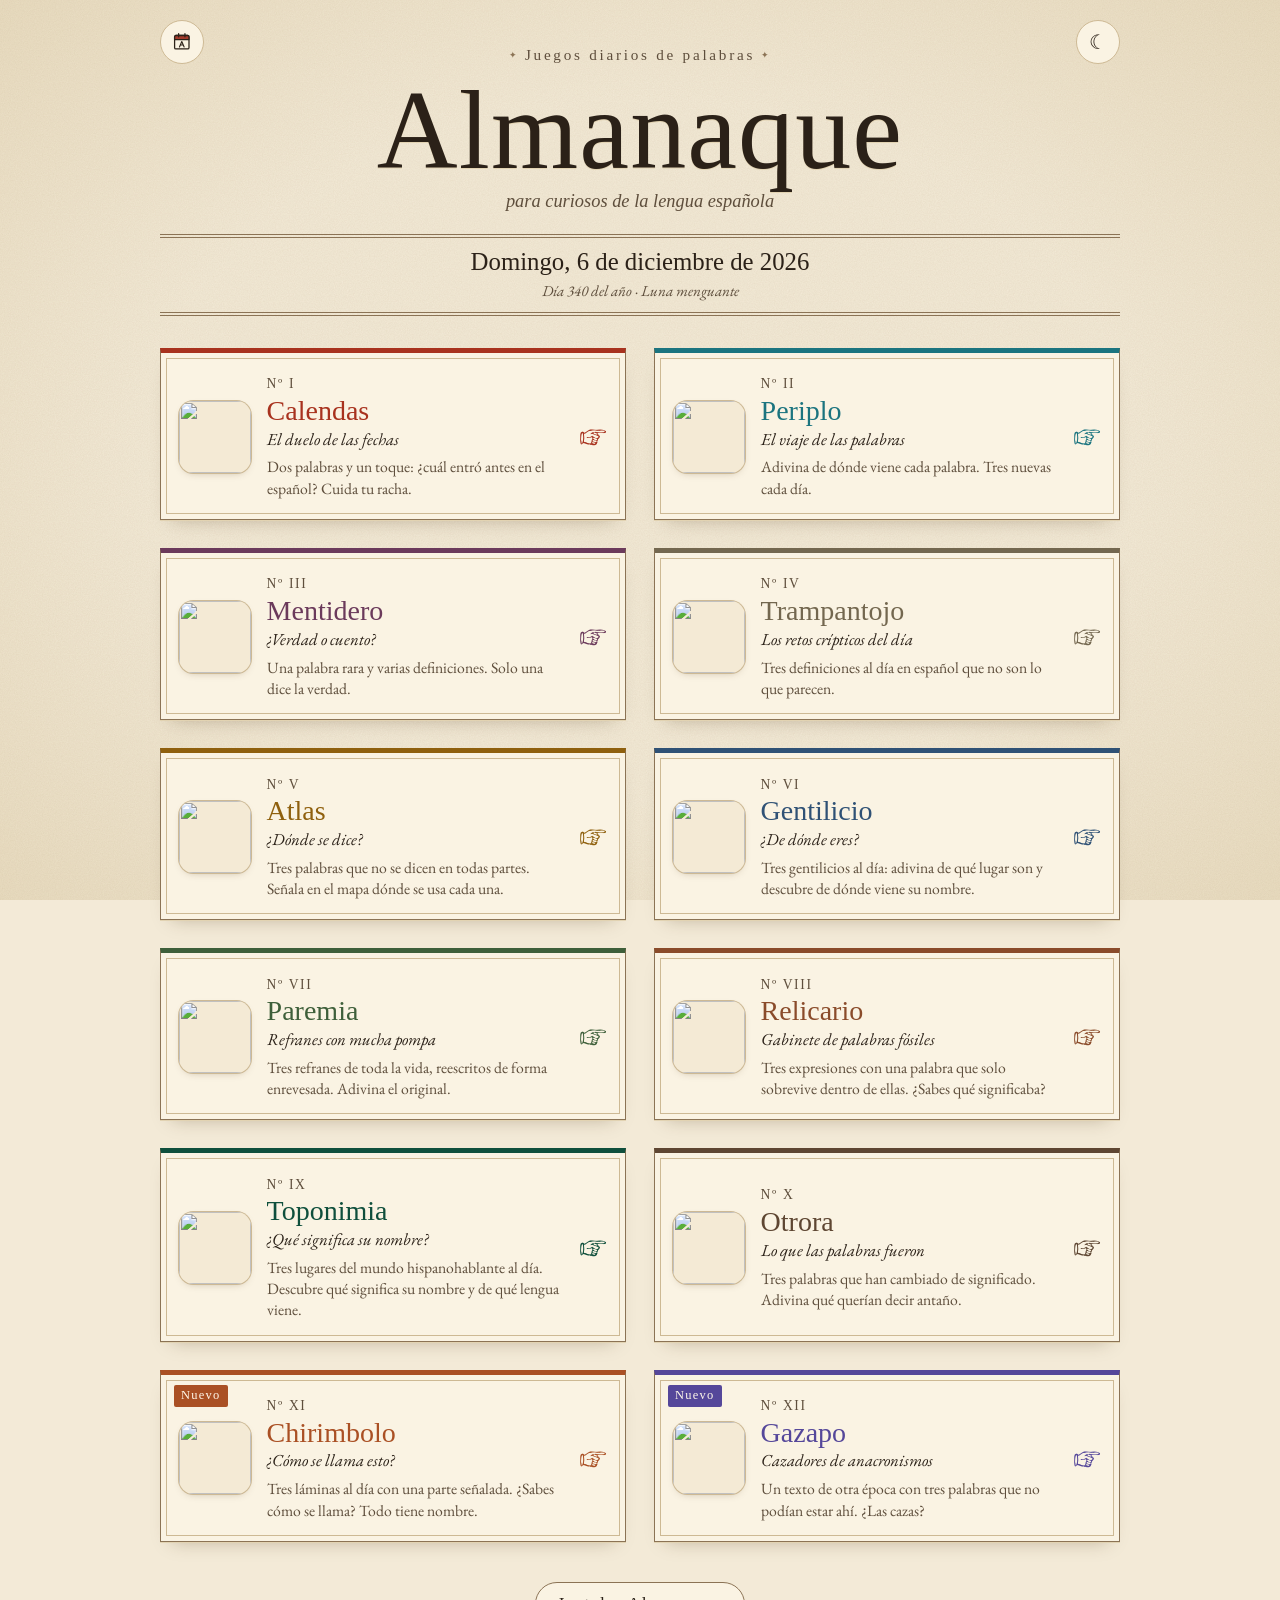
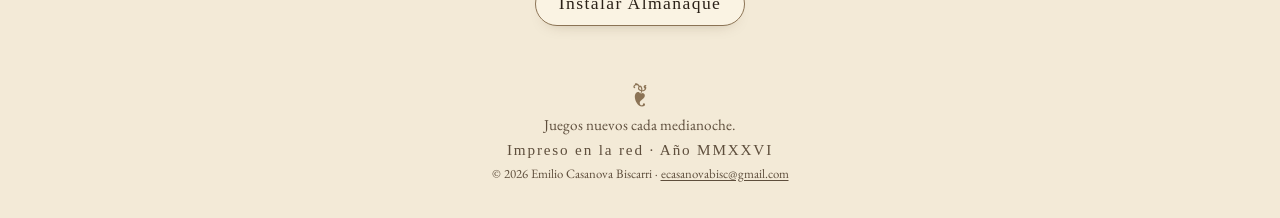
==== commit 0e191995: "Calendario de rachas: botón a la izquierda y historial diario El botón de la racha pasa arriba a la " ====
--- a/index.html
+++ b/index.html
@@ -5,7 +5,7 @@
   <meta name="viewport" content="width=device-width, initial-scale=1, viewport-fit=cover">
   <title>Almanaque</title>
   <meta name="description" content="Juegos diarios de palabras para curiosos de la lengua española: etimologías, refranes, gentilicios, topónimos y más.">
-  <link rel="canonical" href="https://joseleking.github.io/Almanaque/">
+  <link rel="canonical" href="https://emiliocasanovabiscarri.github.io/Almanaque/">
 
   <!-- Vista previa al compartir el enlace. -->
   <meta property="og:type" content="website">
@@ -13,8 +13,8 @@
   <meta property="og:locale" content="es_ES">
   <meta property="og:title" content="Almanaque · Juegos diarios de palabras">
   <meta property="og:description" content="Juegos diarios de palabras para curiosos de la lengua española: etimologías, refranes, gentilicios, topónimos y más.">
-  <meta property="og:url" content="https://joseleking.github.io/Almanaque/">
-  <meta property="og:image" content="https://joseleking.github.io/Almanaque/icons/almanaque-compartir.png">
+  <meta property="og:url" content="https://emiliocasanovabiscarri.github.io/Almanaque/">
+  <meta property="og:image" content="https://emiliocasanovabiscarri.github.io/Almanaque/icons/almanaque-compartir.png">
   <meta property="og:image:width" content="1200">
   <meta property="og:image:height" content="630">
   <meta property="og:image:alt" content="Logo y nombre de Almanaque sobre papel antiguo">
@@ -69,16 +69,14 @@
 
   <div class="pagina">
     <header class="cabecera">
-      <button class="racha" type="button" id="racha" hidden aria-expanded="false" aria-controls="racha-nota" aria-label="Racha: 0 días seguidos">
-        <svg class="racha__icono" viewBox="0 0 24 24" aria-hidden="true"><path d="M12 22c-4.4 0-7-3-7-6.6 0-3.8 2.9-5.8 4.4-8.8.6 2 1.5 3 2.6 3.4-.4-3.4 1-6.2 3-8 .4 3.6 4 6.6 4 12.6 0 4.4-2.6 7.4-7 7.4zm0-2c1.8 0 3-1.3 3-3 0-1.8-.4-3.4-1.6-4.6.2.8.2 1.6-.2 2.4-.8-.2-1.6-.8-2-2.2C10.4 14.2 9 15.2 9 17c0 1.7 1.2 3 3 3z"/></svg>
-        <span class="racha__cifra" id="racha-cifra">0</span>
+      <!-- Calendario y racha común: la llama y la cifra solo con racha (ver app.js). -->
+      <button class="racha" type="button" id="racha" aria-haspopup="dialog" aria-controls="calendario" aria-label="Calendario y racha">
+        <svg class="racha__calendario" viewBox="0 0 24 24" aria-hidden="true"><path class="racha__calendario-hoja" d="M5.5 5h13a1.5 1.5 0 0 1 1.5 1.5v12a1.5 1.5 0 0 1-1.5 1.5h-13A1.5 1.5 0 0 1 4 18.5v-12A1.5 1.5 0 0 1 5.5 5z"/><path class="racha__calendario-faja" d="M5.5 5h13a1.5 1.5 0 0 1 1.5 1.5V9.5H4V6.5A1.5 1.5 0 0 1 5.5 5z"/><path class="racha__calendario-anillas" d="M8.5 3v3.5M15.5 3v3.5"/><path class="racha__calendario-a" d="M12 11.6l-2.6 6.2M12 11.6l2.6 6.2M10.4 15.6h3.2"/></svg>
+        <span class="racha__llama" id="racha-llama" hidden>
+          <svg class="racha__icono" viewBox="0 0 24 24" aria-hidden="true"><path d="M12 22c-4.4 0-7-3-7-6.6 0-3.8 2.9-5.8 4.4-8.8.6 2 1.5 3 2.6 3.4-.4-3.4 1-6.2 3-8 .4 3.6 4 6.6 4 12.6 0 4.4-2.6 7.4-7 7.4zm0-2c1.8 0 3-1.3 3-3 0-1.8-.4-3.4-1.6-4.6.2.8.2 1.6-.2 2.4-.8-.2-1.6-.8-2-2.2C10.4 14.2 9 15.2 9 17c0 1.7 1.2 3 3 3z"/></svg>
+          <span class="racha__cifra" id="racha-cifra">0</span>
+        </span>
       </button>
-
-      <div class="racha__nota" id="racha-nota" hidden>
-        <p class="racha__nota-titulo" id="racha-titulo">Racha</p>
-        <p>Cuenta los días seguidos en que has jugado. Para mantenerla basta con terminar una partida de cualquiera de los juegos del Almanaque cada día; si pasa un día sin jugar, vuelve a empezar.</p>
-        <p class="racha__nota-hoy" id="racha-hoy"></p>
-      </div>
 
       <button class="tema" type="button" id="boton-tema" aria-label="Cambiar entre modo claro y oscuro">
         <span aria-hidden="true" class="tema__icono"></span>
@@ -128,6 +126,46 @@
       </div>
     </main>
 
+    <!-- Calendario de rachas: se pinta al abrirlo (ver app.js). -->
+    <dialog class="calendario" id="calendario" aria-labelledby="calendario-titulo">
+      <div class="calendario__hoja">
+        <button class="calendario__cerrar" type="button" id="calendario-cerrar" aria-label="Cerrar">×</button>
+        <p class="calendario__antetitulo" id="calendario-titulo">Calendario</p>
+        <div class="calendario__mes">
+          <button class="calendario__flecha" type="button" id="calendario-antes" aria-label="Mes anterior">‹</button>
+          <h2 class="calendario__nombre" id="calendario-mes" aria-live="polite">&nbsp;</h2>
+          <button class="calendario__flecha" type="button" id="calendario-despues" aria-label="Mes siguiente">›</button>
+        </div>
+        <table class="calendario__rejilla" role="grid" id="calendario-rejilla" aria-labelledby="calendario-mes">
+          <thead>
+            <tr>
+              <th scope="col" abbr="lunes">L</th>
+              <th scope="col" abbr="martes">M</th>
+              <th scope="col" abbr="miércoles">X</th>
+              <th scope="col" abbr="jueves">J</th>
+              <th scope="col" abbr="viernes">V</th>
+              <th scope="col" abbr="sábado">S</th>
+              <th scope="col" abbr="domingo">D</th>
+            </tr>
+          </thead>
+          <tbody id="calendario-dias"></tbody>
+        </table>
+        <p class="calendario__detalle" id="calendario-detalle" aria-live="polite"></p>
+        <p class="calendario__leyenda" aria-hidden="true">
+          <span><span class="dia__marca dia__marca--completo"></span> completo</span>
+          <span><span class="dia__marca dia__marca--jugado-3"></span> jugado</span>
+          <span><span class="dia__marca dia__marca--sin-jugar"></span> sin jugar</span>
+        </p>
+        <dl class="calendario__cifras">
+          <div><dt>Racha</dt><dd id="calendario-racha">0</dd></div>
+          <div><dt>Mejor racha</dt><dd id="calendario-mejor">0</dd></div>
+          <div><dt id="calendario-completos-nombre">Completos este mes</dt><dd id="calendario-completos">0</dd></div>
+        </dl>
+        <p class="calendario__nota">Cuenta un día cuando terminas al menos un juego. Si pasa un día sin jugar, la racha vuelve a empezar.</p>
+        <p class="calendario__nota calendario__nota--hoy" id="calendario-hoy" hidden>Hoy aún no has jugado: juega antes de medianoche para no perderla.</p>
+      </div>
+    </dialog>
+
     <footer class="pie">
       <p class="pie__floron" aria-hidden="true">❦</p>
       <p>Juegos nuevos cada medianoche.</p>
@@ -136,6 +174,7 @@
     </footer>
   </div>
 
+  <script src="historial.js" defer></script>
   <script src="app.js" defer></script>
 </body>
 </html>
--- a/styles.css
+++ b/styles.css
@@ -497,18 +497,21 @@
   outline-offset: 3px;
 }
 
-/* Racha común: días seguidos con alguna partida, a la izquierda del botón de tema.
-   La llama se enciende cuando ya se ha jugado hoy. */
+/* Calendario y racha común, arriba a la izquierda, simétrico al botón de tema: una hoja de
+   taco como la del logo y, con racha, la llama y los días seguidos. La llama se enciende
+   cuando ya se ha jugado hoy. */
 .racha {
   position: absolute;
   top: 0;
-  right: 3.25rem;
+  left: 0;
+  min-width: 2.75rem;
   height: 2.75rem;
   margin: 0;
-  padding: 0 0.85rem 0 0.7rem;
+  padding: 0;
   display: flex;
   align-items: center;
-  gap: 0.3rem;
+  justify-content: center;
+  gap: 0.45rem;
   border: 1px solid var(--regla-suave);
   border-radius: 1.375rem;
   background: var(--hoja);
@@ -519,8 +522,8 @@
   cursor: pointer;
 }
 
-.racha[hidden] {
-  display: none;
+.racha--con-racha {
+  padding: 0 0.85rem 0 0.7rem;
 }
 
 .racha:focus-visible {
@@ -528,41 +531,34 @@
   outline-offset: 3px;
 }
 
-/* Nota que se abre al tocar la racha, como un papelito bajo los botones. */
-.racha__nota {
-  position: absolute;
-  top: 3.4rem;
-  right: 0;
-  z-index: 2;
-  width: min(19rem, 100%);
-  padding: 0.85rem 1rem 0.9rem;
-  border: 1px solid var(--regla);
-  background: var(--hoja);
-  box-shadow:
-    inset 0 0 0 4px var(--hoja),
-    inset 0 0 0 5px var(--regla-suave),
-    0 12px 22px -12px var(--sombra);
-  text-align: left;
-  font-size: 1rem;
-  line-height: 1.4;
-}
-
-.racha__nota[hidden] {
+.racha__calendario {
+  flex: none;
+  width: 1.35rem;
+  height: 1.35rem;
+  fill: none;
+  stroke: var(--tinta);
+  stroke-width: 1.4;
+  stroke-linecap: round;
+  stroke-linejoin: round;
+}
+
+/* La faja de arriba, en el rojo de tinta del logo. */
+.racha__calendario-faja {
+  fill: var(--sello);
+}
+
+.racha__calendario-a {
+  stroke-width: 1.2;
+}
+
+.racha__llama {
+  display: flex;
+  align-items: center;
+  gap: 0.3rem;
+}
+
+.racha__llama[hidden] {
   display: none;
-}
-
-.cabecera .racha__nota p + p {
-  margin-top: 0.5rem;
-}
-
-.racha__nota-titulo {
-  font-family: var(--fuente-titulo);
-  font-size: 1.2rem;
-}
-
-.racha__nota-hoy {
-  font-style: italic;
-  color: var(--tinta-suave);
 }
 
 .racha__icono {
@@ -578,7 +574,7 @@
   font-variant-numeric: lining-nums tabular-nums;
 }
 
-/* En pantallas estrechas los dos botones pisarían el antetítulo: este baja. */
+/* En pantallas estrechas los botones pisarían el antetítulo: este baja. */
 @media (max-width: 34rem) {
   .cabecera {
     padding-top: 3.6rem;
@@ -593,6 +589,363 @@
   fill: var(--rubrica);
   fill-rule: evenodd;
   stroke: var(--rubrica);
+}
+
+/* --- Calendario de rachas ------------------------------------------------ */
+
+/* El diálogo es solo el fondo oscurecido; encima, una hoja con el doble filete de la casa. */
+.calendario {
+  width: 100%;
+  max-width: none;
+  height: 100%;
+  max-height: none;
+  margin: 0;
+  padding:
+    max(1rem, env(safe-area-inset-top))
+    max(1rem, env(safe-area-inset-right))
+    max(1rem, env(safe-area-inset-bottom))
+    max(1rem, env(safe-area-inset-left));
+  border: 0;
+  background: rgba(28, 18, 10, 0.55);
+  color: var(--tinta);
+  overflow: auto;
+}
+
+.calendario[open] {
+  position: fixed;
+  inset: 0;
+  z-index: 50;
+  display: flex;
+  animation: calendario-fondo 0.2s ease-out both;
+}
+
+.calendario::backdrop {
+  background: transparent;
+}
+
+.calendario__hoja {
+  position: relative;
+  width: min(25rem, 100%);
+  margin: auto;
+  padding: 1.1rem 1rem 1.15rem;
+  border: 1px solid var(--regla);
+  border-top: 5px solid var(--sello);
+  background: var(--hoja);
+  box-shadow:
+    inset 0 0 0 5px var(--hoja),
+    inset 0 0 0 6px var(--regla-suave),
+    0 18px 40px -12px rgba(0, 0, 0, 0.5);
+  text-align: center;
+  font-size: 1rem;
+  line-height: 1.4;
+  animation: calendario-hoja 0.3s cubic-bezier(0.2, 0.8, 0.3, 1) both;
+}
+
+.calendario p {
+  margin: 0;
+}
+
+.calendario__cerrar {
+  position: absolute;
+  top: 0.3rem;
+  right: 0.3rem;
+  width: 2.75rem;
+  height: 2.75rem;
+  border: 0;
+  background: none;
+  color: var(--tinta-suave);
+  font: inherit;
+  font-size: 1.8rem;
+  line-height: 1;
+  cursor: pointer;
+}
+
+.calendario__antetitulo {
+  font-family: var(--fuente-versalitas);
+  font-size: 0.9rem;
+  letter-spacing: 0.18em;
+  color: var(--tinta-suave);
+}
+
+.calendario__antetitulo::before,
+.calendario__antetitulo::after {
+  content: "✦";
+  font-size: 0.6em;
+  vertical-align: 0.25em;
+  margin: 0 0.6em;
+  color: var(--regla);
+}
+
+.calendario__mes {
+  display: grid;
+  grid-template-columns: 2.75rem 1fr 2.75rem;
+  align-items: center;
+  margin: 0.1rem 0 0.4rem;
+}
+
+.calendario__nombre {
+  margin: 0;
+  font-family: var(--fuente-titulo);
+  font-weight: 400;
+  font-size: 1.6rem;
+  line-height: 1.1;
+}
+
+.calendario__flecha {
+  width: 2.75rem;
+  height: 2.75rem;
+  border: 0;
+  background: none;
+  color: var(--tinta);
+  font-family: var(--fuente-titulo);
+  font-size: 2rem;
+  line-height: 1;
+  cursor: pointer;
+}
+
+.calendario__flecha:disabled {
+  opacity: 0.25;
+  cursor: default;
+}
+
+.calendario__cerrar:focus-visible,
+.calendario__flecha:focus-visible {
+  outline: 2px solid var(--tinta);
+  outline-offset: -4px;
+}
+
+.calendario__rejilla {
+  width: 100%;
+  border-collapse: collapse;
+  table-layout: fixed;
+}
+
+.calendario__rejilla--paso tbody {
+  animation: calendario-paso 0.25s ease-out both;
+}
+
+.calendario__rejilla th {
+  padding: 0.25rem 0 0.3rem;
+  border-bottom: 1px solid var(--regla-suave);
+  font-family: var(--fuente-versalitas);
+  font-weight: 400;
+  font-size: 0.85rem;
+  letter-spacing: 0.1em;
+  color: var(--tinta-suave);
+}
+
+.calendario__rejilla td {
+  padding: 1px;
+}
+
+.calendario__rejilla tbody tr:first-child td {
+  padding-top: 0.3rem;
+}
+
+.dia {
+  width: 100%;
+  height: 3.1rem;
+  margin: 0;
+  padding: 0.25rem 0 0;
+  display: flex;
+  flex-direction: column;
+  align-items: center;
+  justify-content: flex-start;
+  gap: 0.2rem;
+  border: 1px solid transparent;
+  border-radius: 3px;
+  background: none;
+  color: var(--tinta);
+  font: inherit;
+  cursor: pointer;
+}
+
+.dia__numero {
+  font-family: var(--fuente-texto);
+  font-size: 1rem;
+  line-height: 1;
+  font-variant-numeric: lining-nums tabular-nums;
+}
+
+.dia--futuro {
+  cursor: default;
+  opacity: 0.3;
+}
+
+/* Hoy, recuadrado como una fecha señalada a mano. */
+.dia--hoy {
+  border-color: var(--tinta-suave);
+}
+
+.dia--hoy .dia__numero {
+  font-weight: 600;
+}
+
+[aria-selected="true"] > .dia {
+  background: var(--papel);
+  border-color: var(--regla);
+}
+
+.dia:focus-visible {
+  outline: 2px solid var(--tinta);
+  outline-offset: 0;
+}
+
+@media (hover: hover) {
+  button.dia:hover {
+    background: var(--papel);
+  }
+}
+
+/* Marcas de cada día: un punto tenue, un cuadradito con más o menos tinta o el sello. */
+.dia__marca {
+  display: block;
+  width: 0.85rem;
+  height: 0.85rem;
+}
+
+.dia__marca--sin-jugar {
+  width: 0.3rem;
+  height: 0.3rem;
+  margin: 0.275rem;
+  border-radius: 50%;
+  background: var(--regla-suave);
+}
+
+.dia__marca--jugado-1,
+.dia__marca--jugado-2,
+.dia__marca--jugado-3 {
+  width: 0.7rem;
+  height: 0.7rem;
+  margin: 0.075rem;
+  border: 1.5px solid var(--tinta);
+  border-radius: 1px;
+}
+
+.dia__marca--jugado-1 {
+  background: color-mix(in oklab, var(--tinta) 20%, transparent);
+}
+
+.dia__marca--jugado-2 {
+  background: color-mix(in oklab, var(--tinta) 55%, transparent);
+}
+
+.dia__marca--jugado-3 {
+  background: var(--tinta);
+}
+
+/* El sellito del almanaque completo: el de la portada en pequeño, recto. */
+.dia__marca--completo {
+  width: 1.05rem;
+  height: 1.05rem;
+  margin: -0.1rem;
+  border: 3.5px double var(--sello);
+  border-radius: 2px;
+  background: color-mix(in oklab, var(--sello) 22%, transparent);
+}
+
+.dia--completo .dia__numero {
+  color: var(--sello);
+  font-weight: 600;
+}
+
+.calendario__detalle {
+  min-height: 2.8em;
+  margin-top: 0.55rem !important;
+  padding-top: 0.5rem;
+  border-top: 1px solid var(--regla-suave);
+  font-size: 0.98rem;
+  line-height: 1.4;
+}
+
+.calendario__detalle--vacio {
+  font-style: italic;
+  color: var(--tinta-suave);
+}
+
+.calendario__leyenda {
+  margin-top: 0.45rem !important;
+  display: flex;
+  justify-content: center;
+  flex-wrap: wrap;
+  gap: 0.2rem 1rem;
+  font-size: 0.85rem;
+  color: var(--tinta-suave);
+}
+
+.calendario__leyenda > span {
+  display: inline-flex;
+  align-items: center;
+  gap: 0.35rem;
+}
+
+.calendario__leyenda .dia__marca {
+  flex: none;
+}
+
+/* Tres cifras entre filetes dobles, como las estadísticas de los juegos. */
+.calendario__cifras {
+  display: grid;
+  grid-template-columns: repeat(3, minmax(0, 1fr));
+  margin: 0.8rem 0 0.7rem;
+  padding: 0.5rem 0;
+  border-top: 3px double var(--regla);
+  border-bottom: 3px double var(--regla);
+}
+
+.calendario__cifras > div {
+  display: flex;
+  flex-direction: column-reverse;
+  justify-content: flex-end;
+}
+
+.calendario__cifras dt {
+  font-size: 0.8rem;
+  line-height: 1.2;
+  color: var(--tinta-suave);
+}
+
+.calendario__cifras dd {
+  margin: 0;
+  font-family: var(--fuente-texto);
+  font-weight: 500;
+  font-size: 1.35rem;
+  line-height: 1.3;
+  font-variant-numeric: lining-nums;
+}
+
+.calendario__nota {
+  font-size: 0.92rem;
+  color: var(--tinta-suave);
+}
+
+.calendario__nota--hoy {
+  margin-top: 0.35rem !important;
+  font-style: italic;
+  color: var(--rubrica);
+}
+
+.calendario__nota[hidden] {
+  display: none;
+}
+
+@keyframes calendario-fondo {
+  from {
+    opacity: 0;
+  }
+}
+
+@keyframes calendario-hoja {
+  from {
+    opacity: 0;
+    transform: translateY(12px) scale(0.98);
+  }
+}
+
+@keyframes calendario-paso {
+  from {
+    opacity: 0;
+  }
 }
 
 /* --- Hojas (tarjetas de juego) ------------------------------------------- */
@@ -1096,6 +1449,9 @@
   .portada__a path,
   .sello--estampar,
   .hecho--recien,
+  .calendario[open],
+  .calendario__hoja,
+  .calendario__rejilla--paso tbody,
   .resaltada > .hoja__cuerpo,
   .resaltada > .hecho__enlace {
     animation: none;
